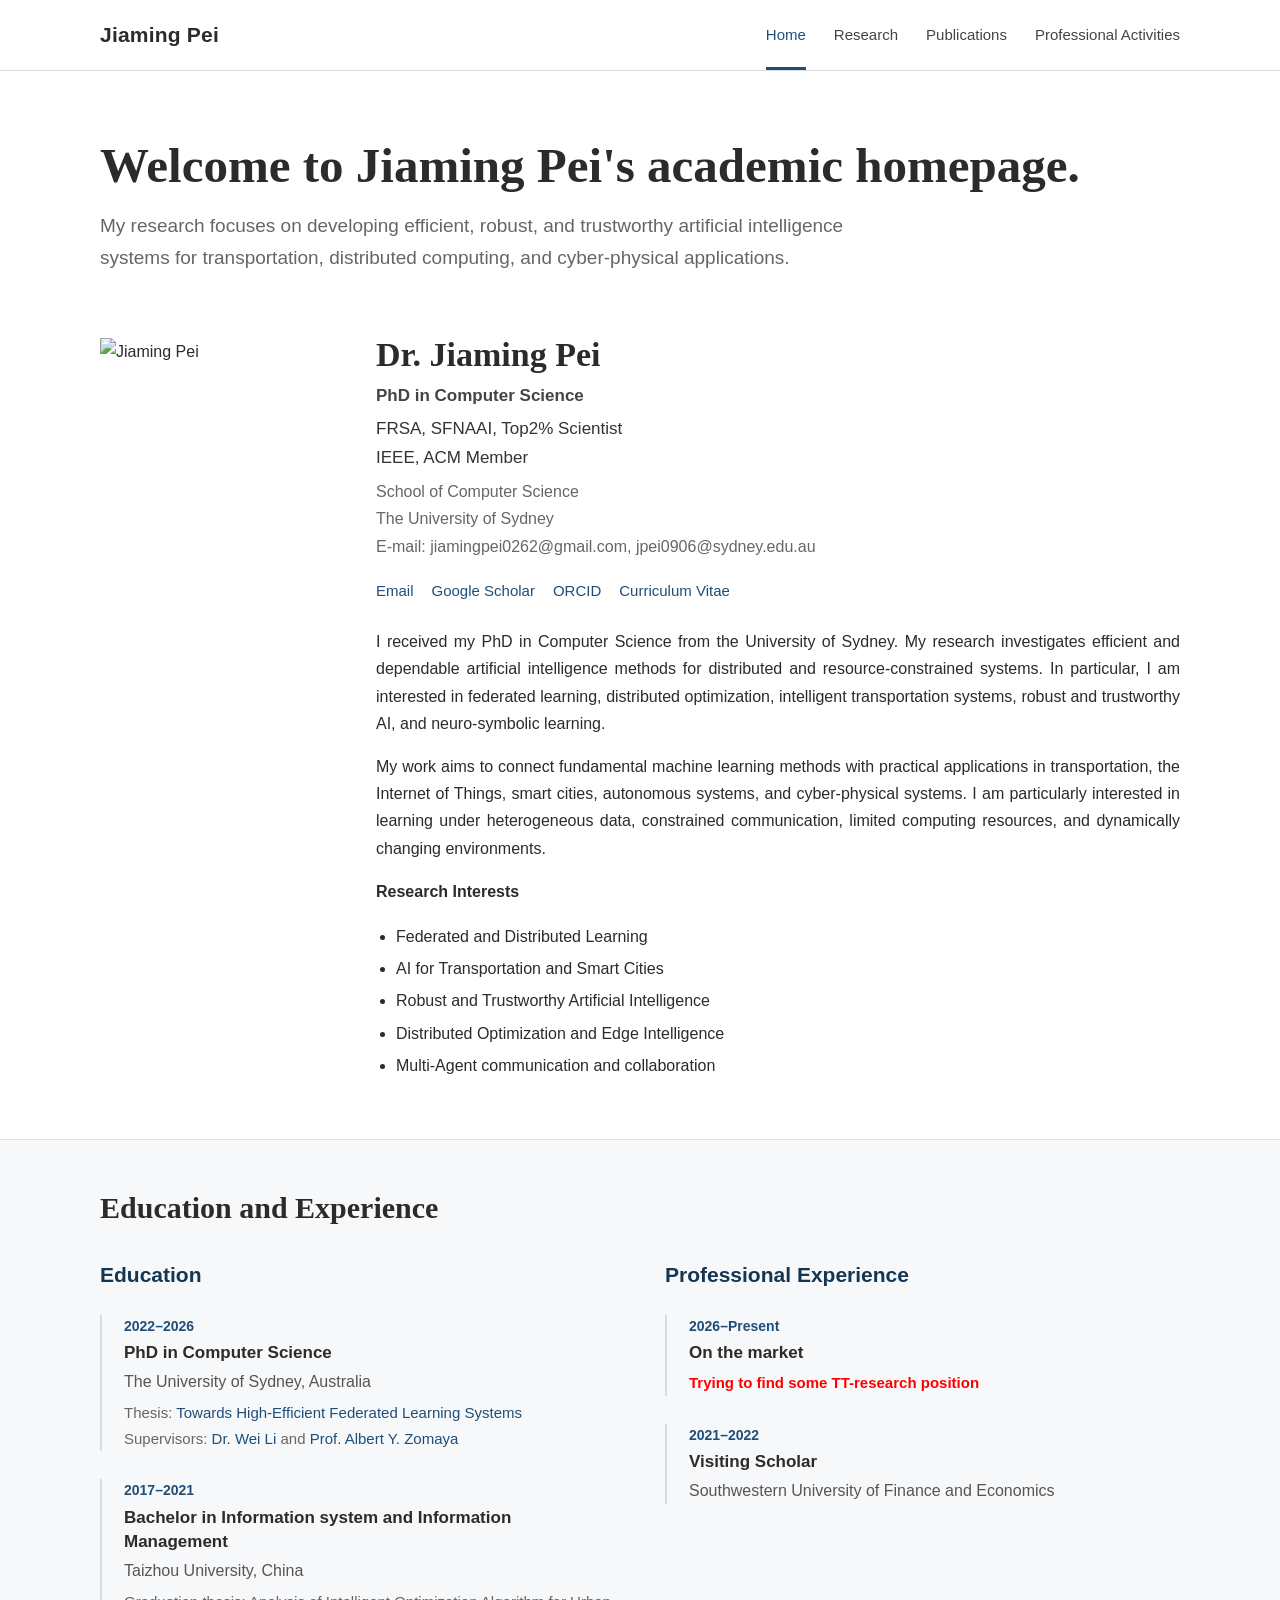
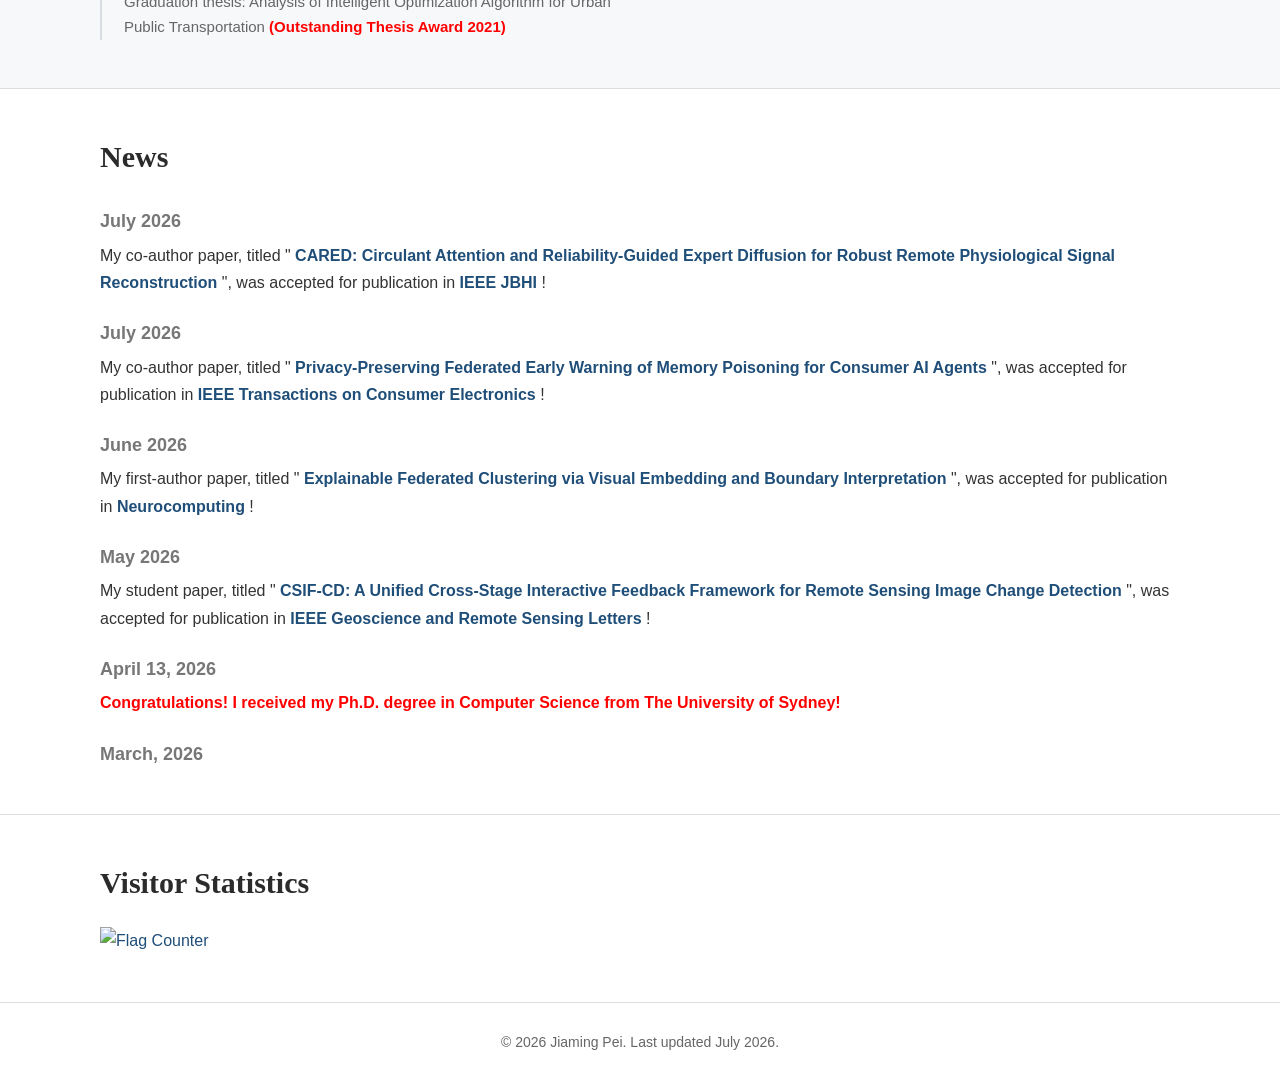
==== index.html @ 7615ad6e "Add files via upload" ====
<!DOCTYPE html>
<html lang="en">
<head>
  <meta charset="UTF-8">
  <meta name="viewport" content="width=device-width, initial-scale=1.0">

  <title>Jiaming Pei | Academic Homepage</title>

  <meta
    name="description"
    content="Academic homepage of Jiaming Pei, PhD in Computer Science at The University of Sydney."
  >

  <style>
    /* =========================================================
       Global settings
       ========================================================= */

    :root {
      --primary-color: #1f4e79;
      --primary-dark: #153653;
      --text-color: #2b2b2b;
      --secondary-text: #666666;
      --light-text: #888888;
      --border-color: #dddddd;
      --light-background: #f7f8fa;
      --white: #ffffff;
      --max-width: 1080px;
    }

    * {
      box-sizing: border-box;
    }

    html {
      scroll-behavior: smooth;
    }

    body {
      margin: 0;
      background: var(--white);
      color: var(--text-color);
      font-family:
        -apple-system,
        BlinkMacSystemFont,
        "Segoe UI",
        Arial,
        Helvetica,
        sans-serif;
      font-size: 16px;
      line-height: 1.7;
    }

    a {
      color: var(--primary-color);
      text-decoration: none;
    }

    a:hover {
      text-decoration: underline;
    }

    img {
      max-width: 100%;
      display: block;
    }

    .container {
      width: min(var(--max-width), calc(100% - 40px));
      margin: 0 auto;
    }




    /* =========================================================
       Navigation
       ========================================================= */

    .site-header {
      border-bottom: 1px solid var(--border-color);
      background: rgba(255, 255, 255, 0.97);
      position: sticky;
      top: 0;
      z-index: 1000;
    }

    .navbar {
      min-height: 68px;
      display: flex;
      align-items: center;
      justify-content: space-between;
      gap: 30px;
    }

    .site-name {
      color: var(--text-color);
      font-size: 21px;
      font-weight: 700;
      letter-spacing: 0.2px;
      white-space: nowrap;
    }

    .site-name:hover {
      color: var(--primary-color);
      text-decoration: none;
    }

    .nav-links {
      display: flex;
      align-items: center;
      gap: 28px;
    }

    .nav-links a {
      color: #444444;
      font-size: 15px;
      font-weight: 500;
      padding: 22px 0 19px;
      border-bottom: 3px solid transparent;
    }

    .nav-links a:hover {
      color: var(--primary-color);
      text-decoration: none;
    }

    .nav-links a.active {
      color: var(--primary-color);
      border-bottom-color: var(--primary-color);
    }

    .menu-button {
      display: none;
      border: 0;
      background: transparent;
      color: var(--text-color);
      font-size: 26px;
      cursor: pointer;
      padding: 8px;
    }

    /* =========================================================
       Welcome
       ========================================================= */

    .welcome {
      padding: 64px 0 36px;
    }

    .welcome h1 {
      margin: 0 0 14px;
      color: var(--text-color);
      font-family: Georgia, "Times New Roman", serif;
      font-size: clamp(34px, 5vw, 49px);
      font-weight: 600;
      line-height: 1.25;
    }

    .welcome p {
      max-width: 780px;
      margin: 0;
      color: var(--secondary-text);
      font-size: 19px;
    }

    /* =========================================================
       Profile
       ========================================================= */

    .profile-section {
      padding: 28px 0 55px;
    }

    .profile-layout {
      display: grid;
      grid-template-columns: 230px minmax(0, 1fr);
      gap: 46px;
      align-items: start;
    }

.profile-photo {

  width: 230px;

  aspect-ratio: 4 / 5;

  object-fit: cover;

  object-position: center;

  border-radius: 0;

}
.profile-photo img {

    width: 230px;

    height: 288px;

    object-fit: cover;

    object-position: center;

}


    .profile-content h2 {
      margin: -5px 0 4px;
      font-family: Georgia, "Times New Roman", serif;
      font-size: 34px;
      font-weight: 600;
      line-height: 1.3;
    }

    .profile-title {
      margin: 0 0 3px;
      color: #444444;
      font-size: 17px;
      font-weight: 600;
    }

    .profile-affiliation {
      margin: 0 0 18px;
      color: var(--secondary-text);
    }

    .contact-links {
      display: flex;
      flex-wrap: wrap;
      gap: 8px 18px;
      margin: 0 0 25px;
    }

    .contact-links a {
      font-size: 15px;
      font-weight: 500;
    }

    .biography {
      margin: 0 0 16px;
      text-align: justify;
    }

    .research-interests {
      margin: 18px 0 0;
      padding-left: 20px;
    }

    .research-interests li {
      margin-bottom: 5px;
    }

    /* =========================================================
       Sections
       ========================================================= */

    .section {
      padding: 48px 0;
      border-top: 1px solid var(--border-color);
    }

    .section.light {
      background: var(--light-background);
    }

    .section-header {
      margin-bottom: 30px;
    }

    .section-title {
      margin: 0 0 8px;
      font-family: Georgia, "Times New Roman", serif;
      font-size: 30px;
      font-weight: 600;
      line-height: 1.3;
    }

    .section-description {
      margin: 0;
      color: var(--secondary-text);
    }

    /* =========================================================
       Education and employment
       ========================================================= */

    .experience-grid {
      display: grid;
      grid-template-columns: 1fr 1fr;
      gap: 50px;
    }

    .experience-column h3 {
      margin: 0 0 22px;
      color: var(--primary-dark);
      font-size: 21px;
    }

    .timeline-item {
      position: relative;
      margin-bottom: 28px;
      padding-left: 22px;
      border-left: 2px solid #d6dce2;
    }

    .timeline-item:last-child {
      margin-bottom: 0;
    }

    .timeline-date {
      margin-bottom: 3px;
      color: var(--primary-color);
      font-size: 14px;
      font-weight: 700;
    }

    .timeline-item h4 {
      margin: 0 0 3px;
      font-size: 17px;
      font-weight: 650;
      line-height: 1.4;
    }

    .timeline-organization {
      margin: 0 0 5px;
      color: #555555;
    }

    .timeline-detail {
      margin: 0;
      color: var(--secondary-text);
      font-size: 15px;
    }

    /* =========================================================
       News
       ========================================================= */

/* =========================
   News Section
========================= */

.news-list {

    max-height: 560px;

    overflow-y: auto;

    margin: 0;

   padding-left: 0;
    list-style: none;

}



/* News item spacing */

.news-item {

    margin-bottom: 22px;

    line-height: 1.7;

}



/* Date */

.news-date {

    font-size: 18px;

    color: #777;

    font-weight: 600;

    margin-bottom: 5px;

}



/* Content */

.news-content {

    font-size: 16px;

    color: #333;

    margin: 0;

    line-height: 1.7;

}



/* Links */

.news-content a {

    color: #1f4e79;

    text-decoration: none;

    font-weight: 700;

}



.news-content a:hover {

    text-decoration: underline;

}



/* =========================
   Scroll bar
========================= */


/* Chrome / Edge / Safari */

.news-list::-webkit-scrollbar {

    width: 7px;

}


.news-list::-webkit-scrollbar-track {

    background: #f5f5f5;

}



.news-list::-webkit-scrollbar-thumb {

    background: #b5b5b5;

    border-radius: 5px;

}


.news-list::-webkit-scrollbar-thumb:hover {

    background: #888;

}



/* =========================
   Important News Highlight
========================= */


.news-important {

    color: red;

    font-weight: bold;

}
    /* =========================================================
       Recruitment
       ========================================================= */

    .recruitment-box {
      padding: 30px 34px;
      border-left: 4px solid var(--primary-color);
      background: var(--light-background);
    }

    .recruitment-box h3 {
      margin: 0 0 12px;
      color: var(--primary-dark);
      font-size: 22px;
    }

    .recruitment-box p {
      margin: 0 0 13px;
    }

    .recruitment-box p:last-child {
      margin-bottom: 0;
    }
	.profile-membership {
    color: #333;
    font-size: 17px;
    line-height: 1.7;
    margin-top: 5px;
    margin-bottom: 5px;
}
    /* =========================================================
       Footer
       ========================================================= */

    .site-footer {
      padding: 28px 0;
      border-top: 1px solid var(--border-color);
      color: var(--secondary-text);
      font-size: 14px;
      text-align: center;
    }

.visitor-counter {

    margin-top: 25px;

}


.visitor-counter img {

    width: 300px;

}


    /* =========================================================
       Responsive design
       ========================================================= */

    @media (max-width: 820px) {
      .navbar {
        min-height: 62px;
        flex-wrap: wrap;
      }

      .menu-button {
        display: block;
      }

      .nav-links {
        display: none;
        width: 100%;
        flex-direction: column;
        align-items: flex-start;
        gap: 0;
        padding-bottom: 15px;
      }

      .nav-links.open {
        display: flex;
      }

      .nav-links a {
        width: 100%;
        padding: 10px 0;
        border-bottom: 0;
      }

      .nav-links a.active {
        font-weight: 700;
      }

      .profile-layout {
        grid-template-columns: 180px minmax(0, 1fr);
        gap: 30px;
      }

      .profile-photo,
      .photo-placeholder {
        width: 180px;
      }

      .experience-grid {
        grid-template-columns: 1fr;
        gap: 45px;
      }
    }

    @media (max-width: 620px) {
      .container {
        width: min(100% - 28px, var(--max-width));
      }

      .welcome {
        padding-top: 42px;
      }

      .profile-layout {
        grid-template-columns: 1fr;
      }

      .profile-photo,
      .photo-placeholder {
        width: 200px;
      }

      .profile-content h2 {
        margin-top: 0;
      }

      .biography {
        text-align: left;
      }

      .news-item {
        grid-template-columns: 1fr;
        gap: 2px;
      }

      .recruitment-box {
        padding: 24px;
      }
    }
  </style>
</head>




<body>

  <!-- =======================================================
       Navigation
       ======================================================= -->

  <header class="site-header">
    <div class="container">
      <nav class="navbar" aria-label="Main navigation">

        <a class="site-name" href="index.html">Jiaming Pei</a>

        <button
          class="menu-button"
          id="menuButton"
          type="button"
          aria-label="Open navigation menu"
          aria-expanded="false"
        >
          ☰
        </button>

        <div class="nav-links" id="navLinks">
          <a class="active" href="index.html">Home</a>
          <a href="research.html">Research</a>
          <a href="publications.html">Publications</a>
          <a href="activities.html">Professional Activities</a>
        </div>

      </nav>
    </div>
  </header>








  <main>

    <!-- =====================================================
         Welcome
         ===================================================== -->

    <section class="welcome">
      <div class="container">
        <h1>Welcome to Jiaming Pei's academic homepage.</h1>

        <p>
          My research focuses on developing efficient, robust, and trustworthy
          artificial intelligence systems for transportation, distributed
          computing, and cyber-physical applications.
        </p>
      </div>
    </section>

    <!-- =====================================================
         Personal information and biography
         ===================================================== -->

    <section class="profile-section">
      <div class="container">
        <div class="profile-layout">

          <div class="profile-photo">
            <img src="image/jiaming.png"
       alt="Jiaming Pei">
          </div>

          <div class="profile-content">
            <h2>Dr. Jiaming Pei</h2>

            <p class="profile-title">
              PhD in Computer Science
            </p>
	
	<p class="profile-membership">
	FRSA, SFNAAI, Top2% Scientist <br>
	IEEE, ACM Member
	</p>
            <p class="profile-affiliation">
              School of Computer Science<br>
              The University of Sydney <br>
		E-mail: jiamingpei0262@gmail.com, jpei0906@sydney.edu.au
            </p>

	


            <div class="contact-links">
              <a href="mailto:jiamingpei0262@gmail.com">Email</a>

              <a
                href="https://scholar.google.com/citations?user=1Tdbr5AAAAAJ"
                target="_blank"
                rel="noopener noreferrer"
              >
                Google Scholar
              </a>

              <!-- Replace # with your actual links -->
              <a href="https://orcid.org/0000-0003-2774-0511" target="_blank" rel="noopener noreferrer">
                ORCID
              </a>

              

              <a href="Jiaming-PEI.pdf" target="_blank">
                Curriculum Vitae
              </a>
            </div>

            <p class="biography">
              I received my PhD in Computer Science from the University of
              Sydney. My research investigates efficient and dependable
              artificial intelligence methods for distributed and
              resource-constrained systems. In particular, I am interested in
              federated learning, distributed optimization, intelligent
              transportation systems, robust and trustworthy AI, and
              neuro-symbolic learning.
            </p>

            <p class="biography">
              My work aims to connect fundamental machine learning methods with
              practical applications in transportation, the Internet of
              Things, smart cities, autonomous systems, and cyber-physical
              systems. I am particularly interested in learning under
              heterogeneous data, constrained communication, limited computing
              resources, and dynamically changing environments.
            </p>

            <strong>Research Interests</strong>

            <ul class="research-interests">
              <li>Federated and Distributed Learning</li>
              <li>AI for Transportation and Smart Cities</li>
              <li>Robust and Trustworthy Artificial Intelligence</li>
              <li>Distributed Optimization and Edge Intelligence</li>
              <li>Multi-Agent communication and collaboration</li>
            </ul>
          </div>

        </div>
      </div>
    </section>

    <!-- =====================================================
         Education and employment
         ===================================================== -->

    <section class="section light">
      <div class="container">

        <div class="section-header">
          <h2 class="section-title">Education and Experience</h2>

        </div>

        <div class="experience-grid">

          <div class="experience-column">
            <h3>Education</h3>

            <article class="timeline-item">
              <div class="timeline-date">2022–2026</div>

              <h4>PhD in Computer Science</h4>

              <p class="timeline-organization">
                The University of Sydney, Australia
              </p>

              <p class="timeline-detail">
                Thesis: 
		<a href="https://hdl.handle.net/2123/35063" target="_blank">
		Towards High-Efficient Federated Learning Systems </a>
              </p>

              <p class="timeline-detail">
                Supervisors: <a href="https://profiles.sydney.edu.au/weiwilson.li" target="_blank"> Dr. Wei Li </a> and   <a href=" https://profiles.sydney.edu.au/albert.zomaya" target="_blank"> Prof. Albert Y. Zomaya</a>
              </p>
            </article>

            
            <article class="timeline-item">
              <div class="timeline-date">2017–2021</div>

              <h4>Bachelor in Information system and Information Management</h4>

              <p class="timeline-organization">
                Taizhou University, China
              </p>

              <p class="timeline-detail">
                Graduation thesis: Analysis of Intelligent
                Optimization Algorithm for Urban Public Transportation <span style="color:red;font-weight:bold;">(Outstanding Thesis Award 2021) </span>
              </p>
            </article>
          </div>

          <div class="experience-column">
            <h3>Professional Experience</h3>

            <!-- Replace or remove entries according to your actual CV -->

            <article class="timeline-item">
              <div class="timeline-date">2026–Present</div>

              <h4>On the market</h4>

              <p class="timeline-organization">
                
              </p>

              <p class="timeline-detail">
                <span style="color:red;font-weight:bold;">Trying to find some TT-research position</span>

              </p>
            </article>

            <article class="timeline-item">
              <div class="timeline-date">2021–2022</div>

              <h4>Visiting Scholar</h4>

              <p class="timeline-organization">
                Southwestern University of Finance and Economics
              </p>

              <p class="timeline-detail">
                
              </p>
            </article>

            </div>

        </div>
      </div>
    </section>

    <!-- =====================================================
         News
         ===================================================== -->

   
<section class="section">

  <div class="container">

    <div class="section-header">
      <h2 class="section-title">News</h2>
    </div>


    <ul class="news-list">


      <li class="news-item">

        <div class="news-date">
          July 2026
        </div>

        <p class="news-content">

          My co-author paper, titled
          "<a href="#"
             target="_blank"
             rel="noopener">
             CARED: Circulant Attention and Reliability-Guided Expert Diffusion for Robust Remote Physiological Signal Reconstruction
          </a>",
          was accepted for publication in

          <a href="https://ieeexplore.ieee.org/xpl/RecentIssue.jsp?punumber=6221020"
             target="_blank"
             rel="noopener">
             IEEE JBHI
          </a>!

        </p>

      </li>


      <li class="news-item">

        <div class="news-date">
          July 2026
        </div>


        <p class="news-content">

          My co-author paper, titled
          "<a href="https://doi.org/10.1109/TCE.2026.3712443"
             target="_blank"
             rel="noopener">
             Privacy-Preserving Federated Early Warning of Memory Poisoning for Consumer AI Agents
          </a>",
          was accepted for publication in

          <a href="https://ieeexplore.ieee.org/xpl/RecentIssue.jsp?punumber=30"
             target="_blank"
             rel="noopener">
             IEEE Transactions on Consumer Electronics
          </a>!

        </p>

      </li>





      <li class="news-item">

        <div class="news-date">
          June 2026
        </div>


        <p class="news-content">

          My first-author paper, titled
          "<a href="https://doi.org/10.1016/j.neucom.2026.134236"
             target="_blank"
             rel="noopener">
             Explainable Federated Clustering via Visual Embedding and Boundary Interpretation
          </a>",
          was accepted for publication in

          <a href="https://www.sciencedirect.com/journal/neurocomputing"
             target="_blank"
             rel="noopener">
             Neurocomputing
          </a>!

        </p>

      </li>





      <li class="news-item">

        <div class="news-date">
          May 2026
        </div>


        <p class="news-content">

          My student paper, titled
          "<a href="https://ieeexplore.ieee.org/abstract/document/11535419"
             target="_blank"
             rel="noopener">
             CSIF-CD: A Unified Cross-Stage Interactive Feedback Framework for Remote Sensing Image Change Detection
          </a>",
          was accepted for publication in

          <a href="https://ieeexplore.ieee.org/xpl/RecentIssue.jsp?punumber=8859"
             target="_blank"
             rel="noopener">
             IEEE Geoscience and Remote Sensing Letters
          </a>!

        </p>

      </li>



      <li class="news-item">
        <div class="news-date">
          April 13, 2026
        </div>
        <p class="news-content">
          <span style="color:red; font-weight:bold;">
            Congratulations! I received my Ph.D. degree in Computer Science from The University of Sydney!
          </span>
        </p>

      </li>

      <li class="news-item">
        <div class="news-date">
          March, 2026
        </div>
        <p class="news-content">
                 My first-author paper, titled
          "<a href="10.1109/TCE.2026.3676046"
             target="_blank"
             rel="noopener">
             A Multi-Stage Neuro-Symbolic Framework for Trustworthy Agentic Intelligence in ICE Systems
          </a>",
          was accepted for publication in

          <a href="https://ieeexplore.ieee.org/xpl/RecentIssue.jsp?punumber=30"
             target="_blank"
             rel="noopener">
             IEEE Transactions on Consumer Electronics 
          </a>!
        </p>
      </li>

      <li class="news-item">
        <div class="news-date">
          March, 2026
        </div>
        <p class="news-content">
                 My first-author paper, titled
          "<a href="10.1109/JSAS.2026.3680380"
             target="_blank"
             rel="noopener">
             Generative AI-Native Edge Sensors: Collaborative Data Reconstruction via Lightweight Federated Learning
          </a>",
          was accepted for publication in
          <a href="https://ieeexplore.ieee.org/xpl/RecentIssue.jsp?punumber=10057477"
             target="_blank"
             rel="noopener">
               IEEE Journal of Selected Areas in Sensors </a>!
        </p>
      </li>


      <li class="news-item">
        <div class="news-date">
          March, 2026
        </div>
        <p class="news-content">
                 My first-author paper, titled
          "<a href="10.1109/TICPS.2026.3678219"
             target="_blank"
             rel="noopener">
             Resource Allocation Using Reinforcement Learning in Industrial Cyber-Physical Systems
          </a>",
          was accepted for publication in

          <a href="https://ieeexplore.ieee.org/xpl/RecentIssue.jsp?punumber=9984155"
             target="_blank"
             rel="noopener">
              IEEE Transactions on Industrial Cyber-Physical Systems</a>!
        </p>
      </li>

      <li class="news-item">
        <div class="news-date">
          March, 2026
        </div>
        <p class="news-content">
                 My first-author paper, titled
          "<a href="10.1109/JIOT.2026.3670827"
             target="_blank"
             rel="noopener">
             Adaptive Federated Learning for Future IoV-Oriented IoT End-to-End Network Planning
          </a>",
          was accepted for publication in

          <a href="https://ieeexplore.ieee.org/xpl/RecentIssue.jsp?punumber=6488907"
             target="_blank"
             rel="noopener">
               IEEE Internet of Things Journal 
          </a>!
        </p>
      </li>


    </ul>

  </div>

</section>




    <!-- =====================================================
         Recruitment
         ===================================================== -->
<!--
    <section class="section">
      <div class="container">

        <div class="section-header">
          <h2 class="section-title">Prospective Students</h2>
        </div>

        <div class="recruitment-box">
          <h3>Research Opportunities</h3>

          <p>
            I welcome motivated students and collaborators who are interested
            in federated learning, distributed artificial intelligence,
            intelligent transportation systems, trustworthy AI, edge
            intelligence, and neuro-symbolic learning.
          </p>

          <p>
            Prospective students should have a solid background in computer
            science, artificial intelligence, mathematics, optimization, or a
            related discipline. Experience with Python, PyTorch, scientific
            writing, and machine learning experiments is desirable.
          </p>

          <p>
            When contacting me, please include your curriculum vitae, academic
            transcripts, research interests, representative publications or
            projects, and a brief explanation of how your interests connect
            with my research.
          </p>

          <p>
            Please send enquiries to
            <a href="mailto:jpei0906@uni.sydney.edu.au">
              jpei0906@uni.sydney.edu.au
            </a>.
          </p>
        </div>

      </div>
    </section>
-->





<section class="section">

<div class="container">

<h2 class="section-title">
Visitor Statistics
</h2>


<div class="visitor-counter">


<a href="https://info.flagcounter.com/yKol"
target="_blank">

<img src="https://s05.flagcounter.com/map/yKol/size_s/txt_000000/border_CCCCCC/pageviews_1/viewers_0/flags_0/"
alt="Flag Counter">

</a>


</div>


</div>

</section>

</section>

  </main>

  <!-- =======================================================
       Footer
       ======================================================= -->

  <footer class="site-footer">
    <div class="container">
      © <span id="currentYear"></span> Jiaming Pei.
      Last updated July 2026.
    </div>
  </footer>

  <script>
    /*
      Mobile navigation
    */

    const menuButton = document.getElementById("menuButton");
    const navLinks = document.getElementById("navLinks");

    menuButton.addEventListener("click", function () {
      const isOpen = navLinks.classList.toggle("open");

      menuButton.setAttribute("aria-expanded", String(isOpen));
      menuButton.textContent = isOpen ? "×" : "☰";
    });

    /*
      Automatically update the copyright year
    */

    document.getElementById("currentYear").textContent =
      new Date().getFullYear();
  </script>

</body>
</html>
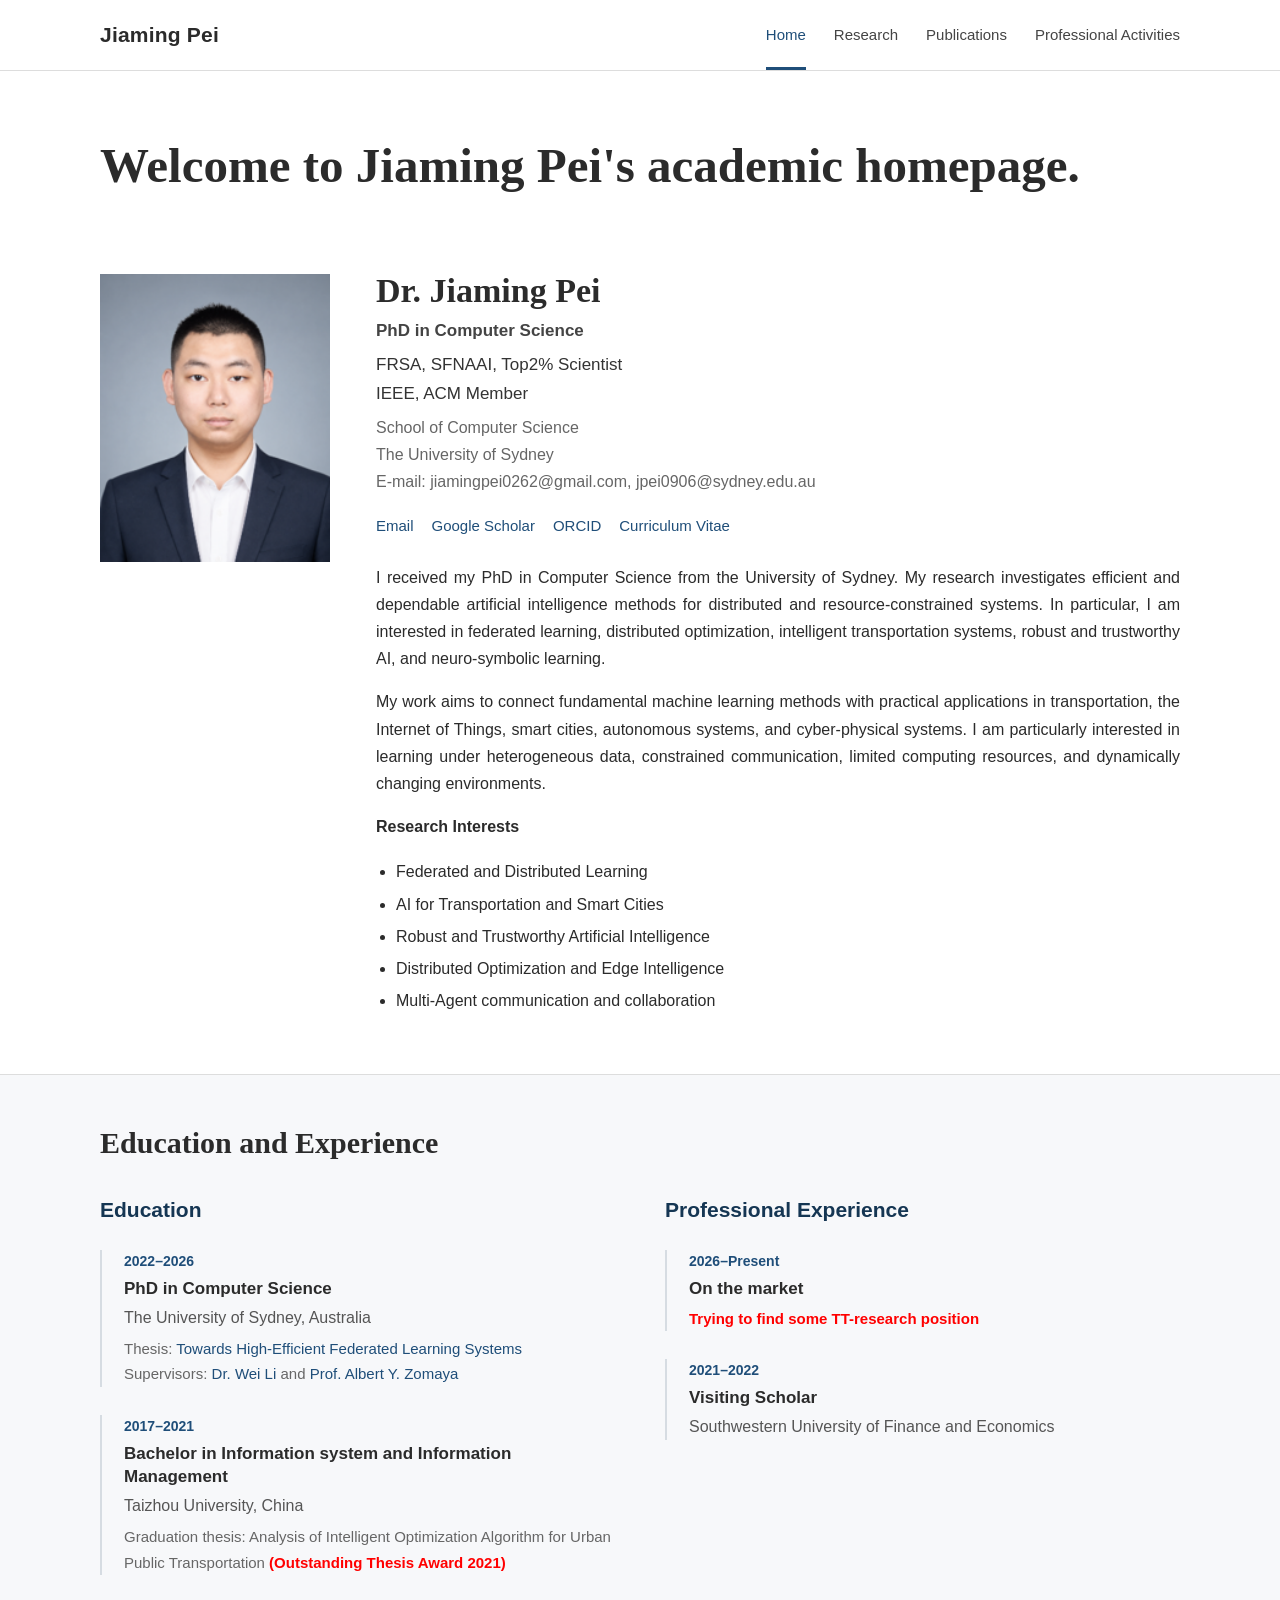
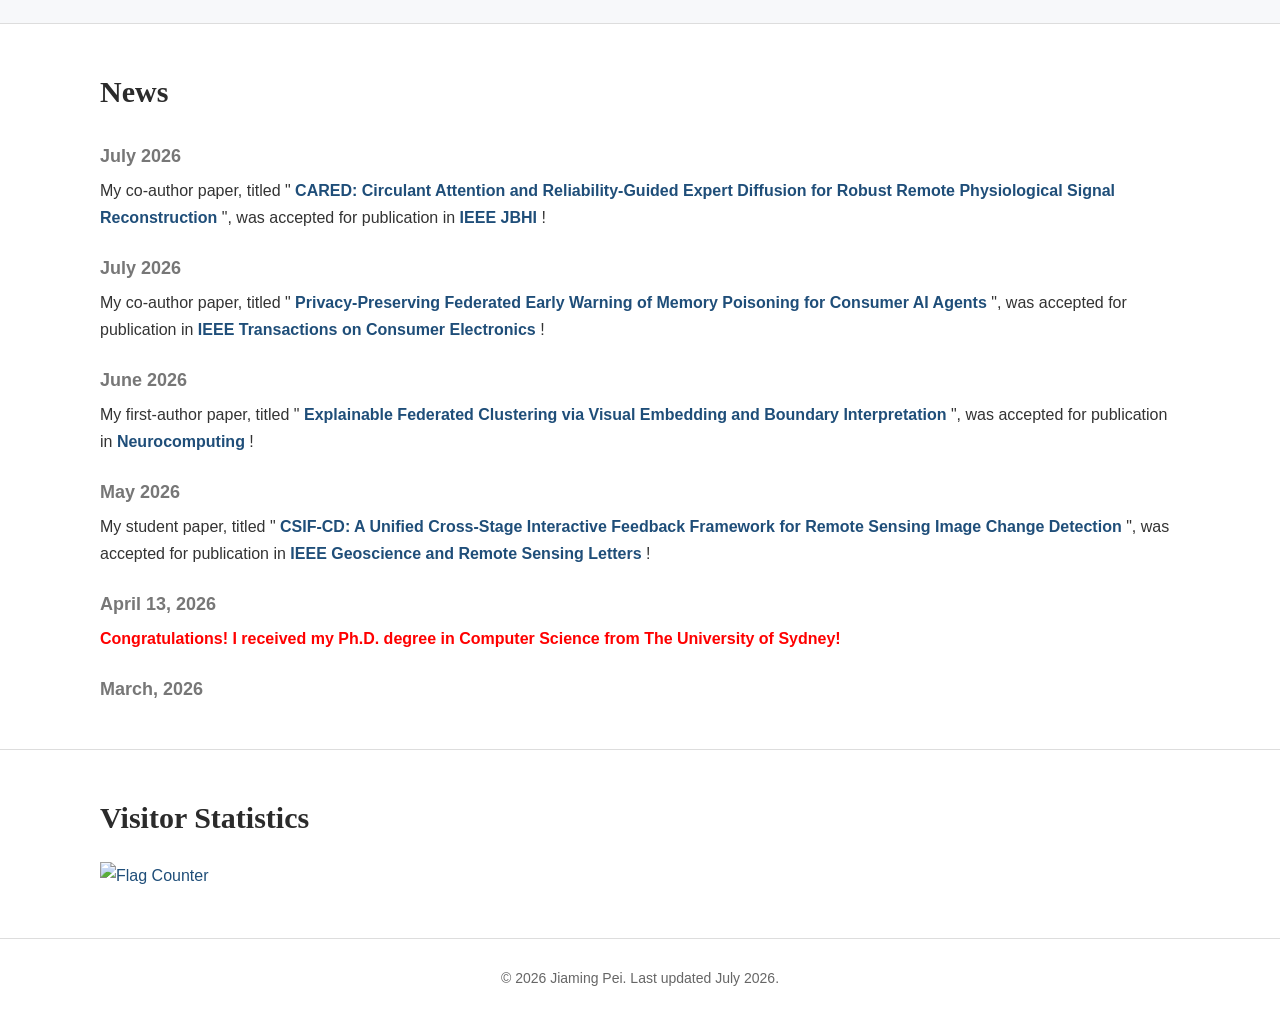
==== commit 07f18f69: "Update index.html" ====
--- a/index.html
+++ b/index.html
@@ -8,7 +8,7 @@
 
   <meta
     name="description"
-    content="Academic homepage of Jiaming Pei, PhD in Computer Science at The University of Sydney."
+    content="Academic homepage of Jiaming Pei"
   >
 
   <style>
@@ -672,12 +672,6 @@
     <section class="welcome">
       <div class="container">
         <h1>Welcome to Jiaming Pei's academic homepage.</h1>
-
-        <p>
-          My research focuses on developing efficient, robust, and trustworthy
-          artificial intelligence systems for transportation, distributed
-          computing, and cyber-physical applications.
-        </p>
       </div>
     </section>
 
@@ -1222,4 +1216,4 @@
   </script>
 
 </body>
-</html>+</html>
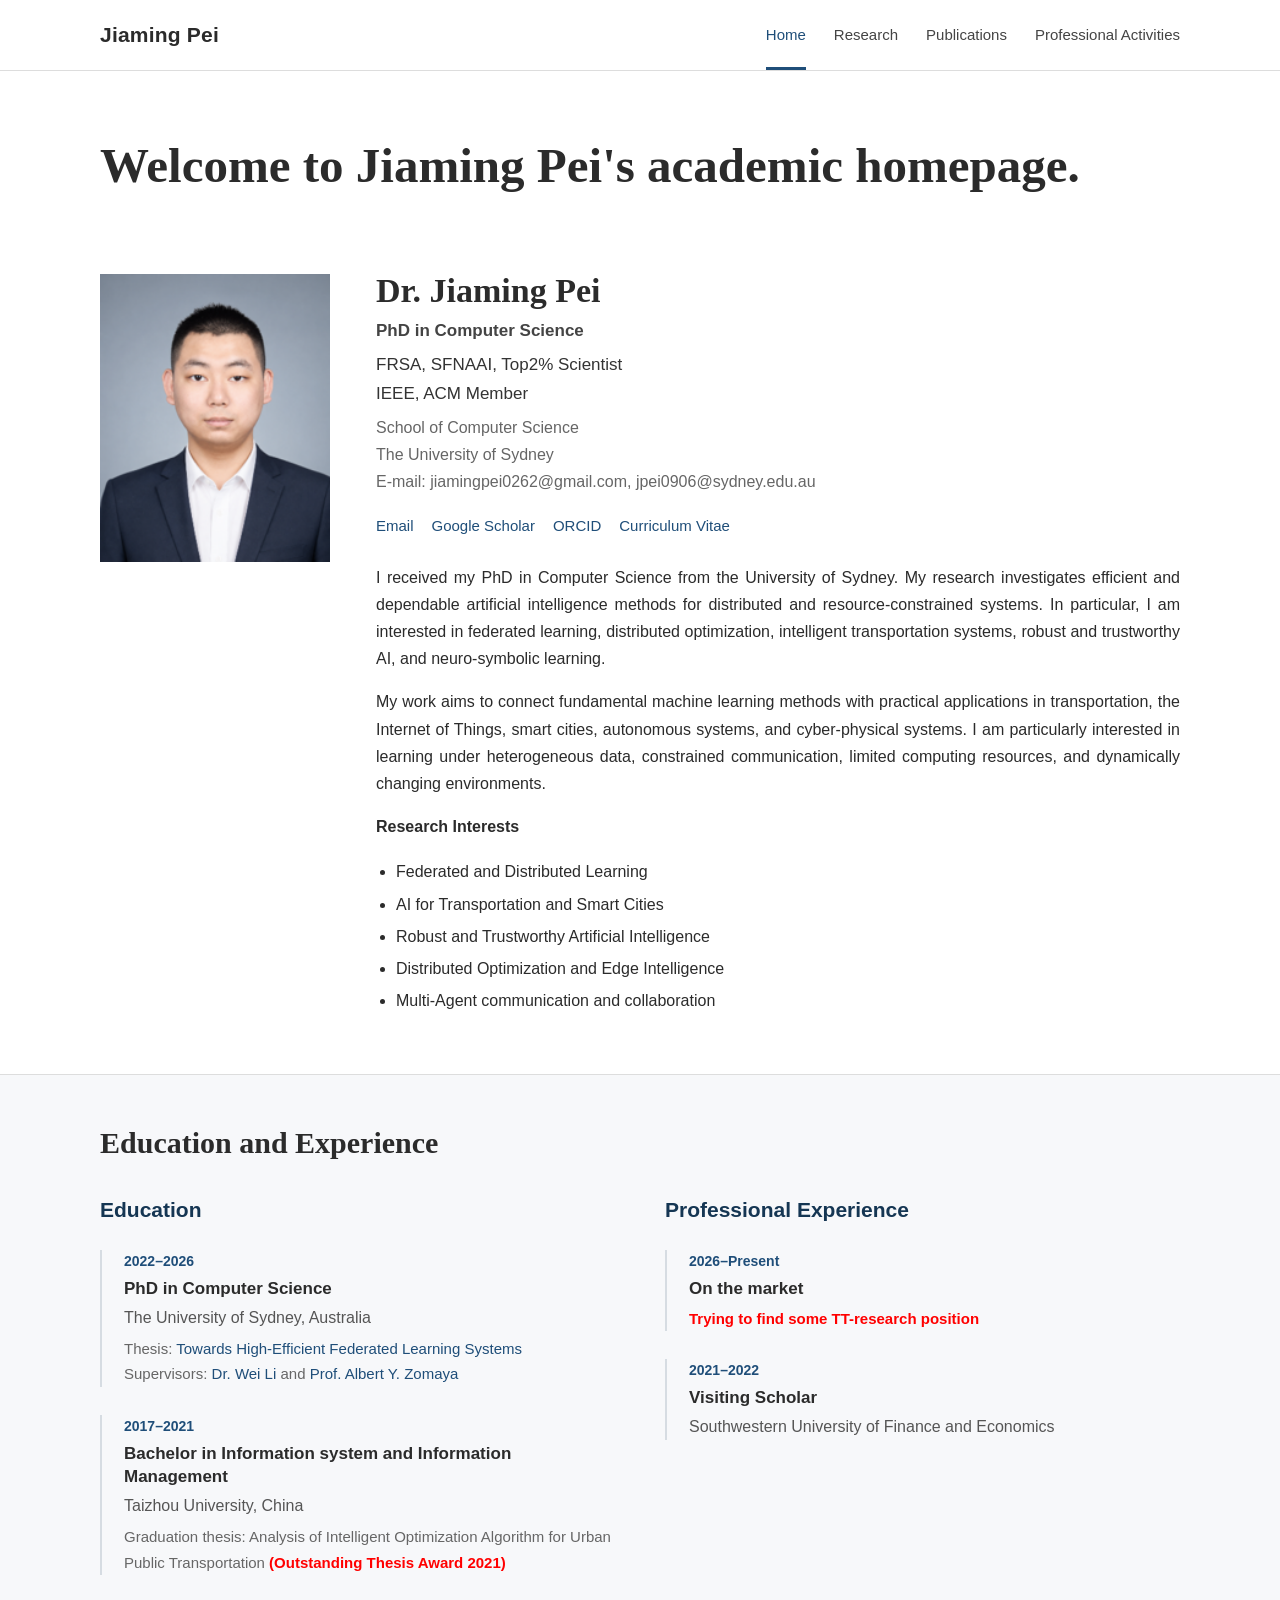
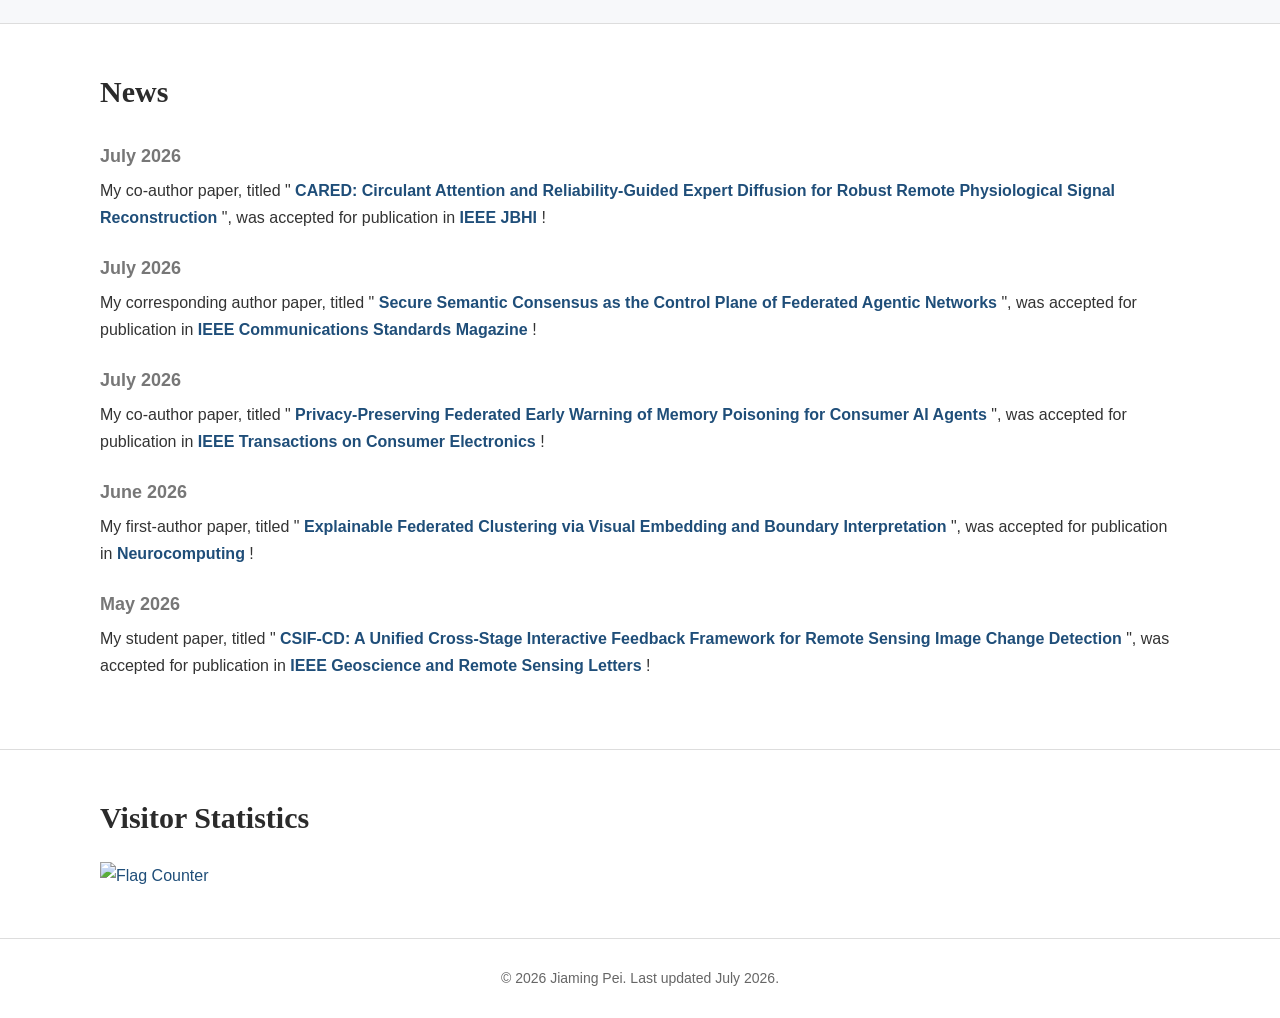
==== commit e84281af: "Update index.html" ====
--- a/index.html
+++ b/index.html
@@ -901,7 +901,31 @@
         </p>
 
       </li>
-
+	      <li class="news-item">
+
+        <div class="news-date">
+          July 2026
+        </div>
+
+        <p class="news-content">
+
+          My corresponding author paper, titled
+          "<a href="https://ieeexplore.ieee.org/document/11630606"
+             target="_blank"
+             rel="noopener">
+             Secure Semantic Consensus as the Control Plane of Federated Agentic Networks
+          </a>",
+          was accepted for publication in
+
+          <a href="https://ieeexplore.ieee.org/xpl/RecentIssue.jsp?punumber=7886829"
+             target="_blank"
+             rel="noopener">
+              IEEE Communications Standards Magazine
+          </a>!
+
+        </p>
+
+      </li>
 
       <li class="news-item">
 
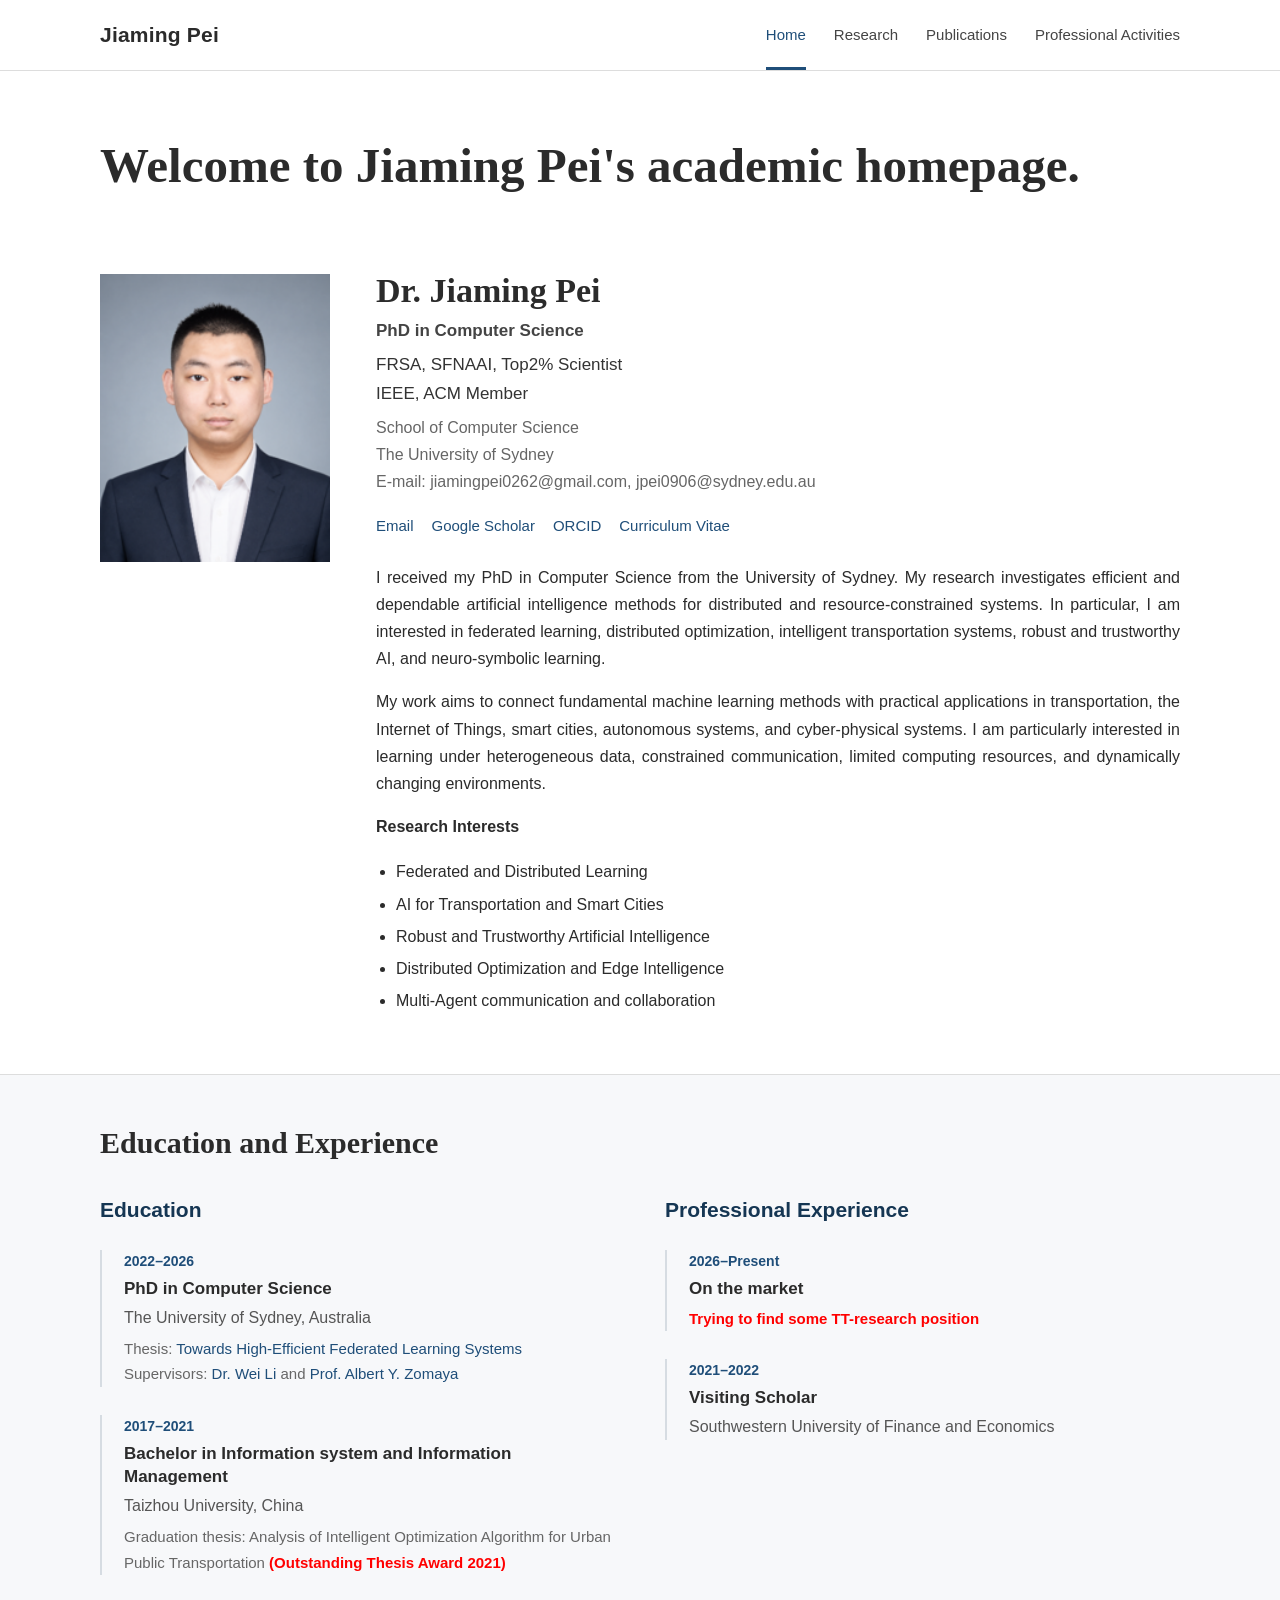
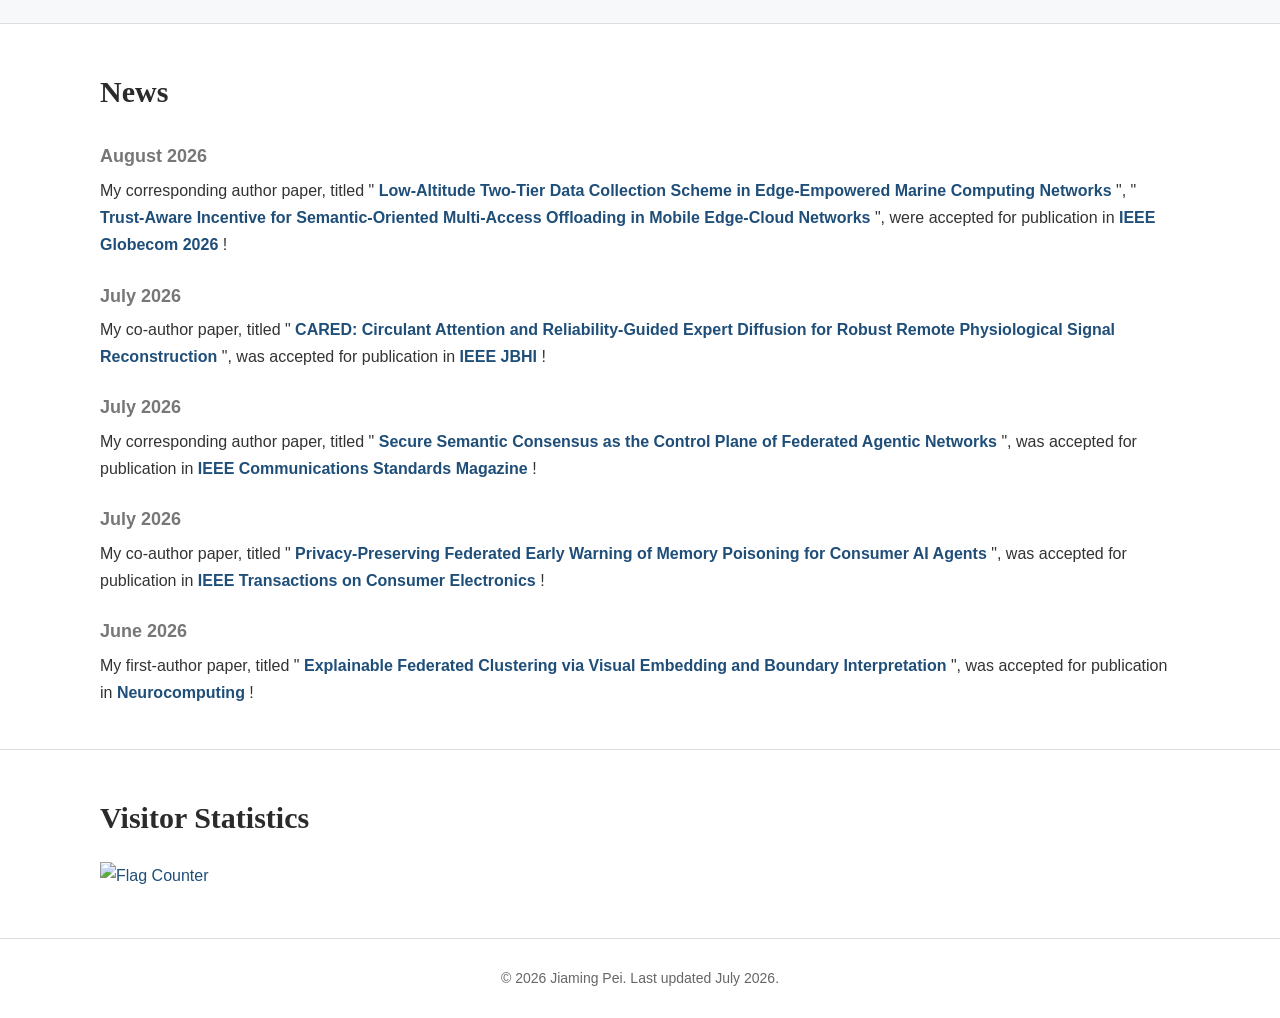
==== commit 06c480e7: "Update index.html" ====
--- a/index.html
+++ b/index.html
@@ -875,6 +875,37 @@
 
     <ul class="news-list">
 
+	<li class="news-item">
+
+        <div class="news-date">
+          August 2026
+        </div>
+
+        <p class="news-content">
+
+          My corresponding author paper, titled
+          "<a href="#"
+             target="_blank"
+             rel="noopener">
+             Low-Altitude Two-Tier Data Collection Scheme in Edge-Empowered Marine Computing Networks
+          </a>",   "<a href="#"
+             target="_blank"
+             rel="noopener">
+            Trust-Aware Incentive for Semantic-Oriented Multi-Access Offloading in Mobile Edge-Cloud Networks
+          </a>",
+          were accepted for publication in
+
+          <a href="https://ieeexplore.ieee.org/xpl/RecentIssue.jsp?punumber=6221020"
+             target="_blank"
+             rel="noopener">
+             IEEE Globecom 2026
+          </a>!
+
+        </p>
+
+      </li>
+
+
 
       <li class="news-item">
 
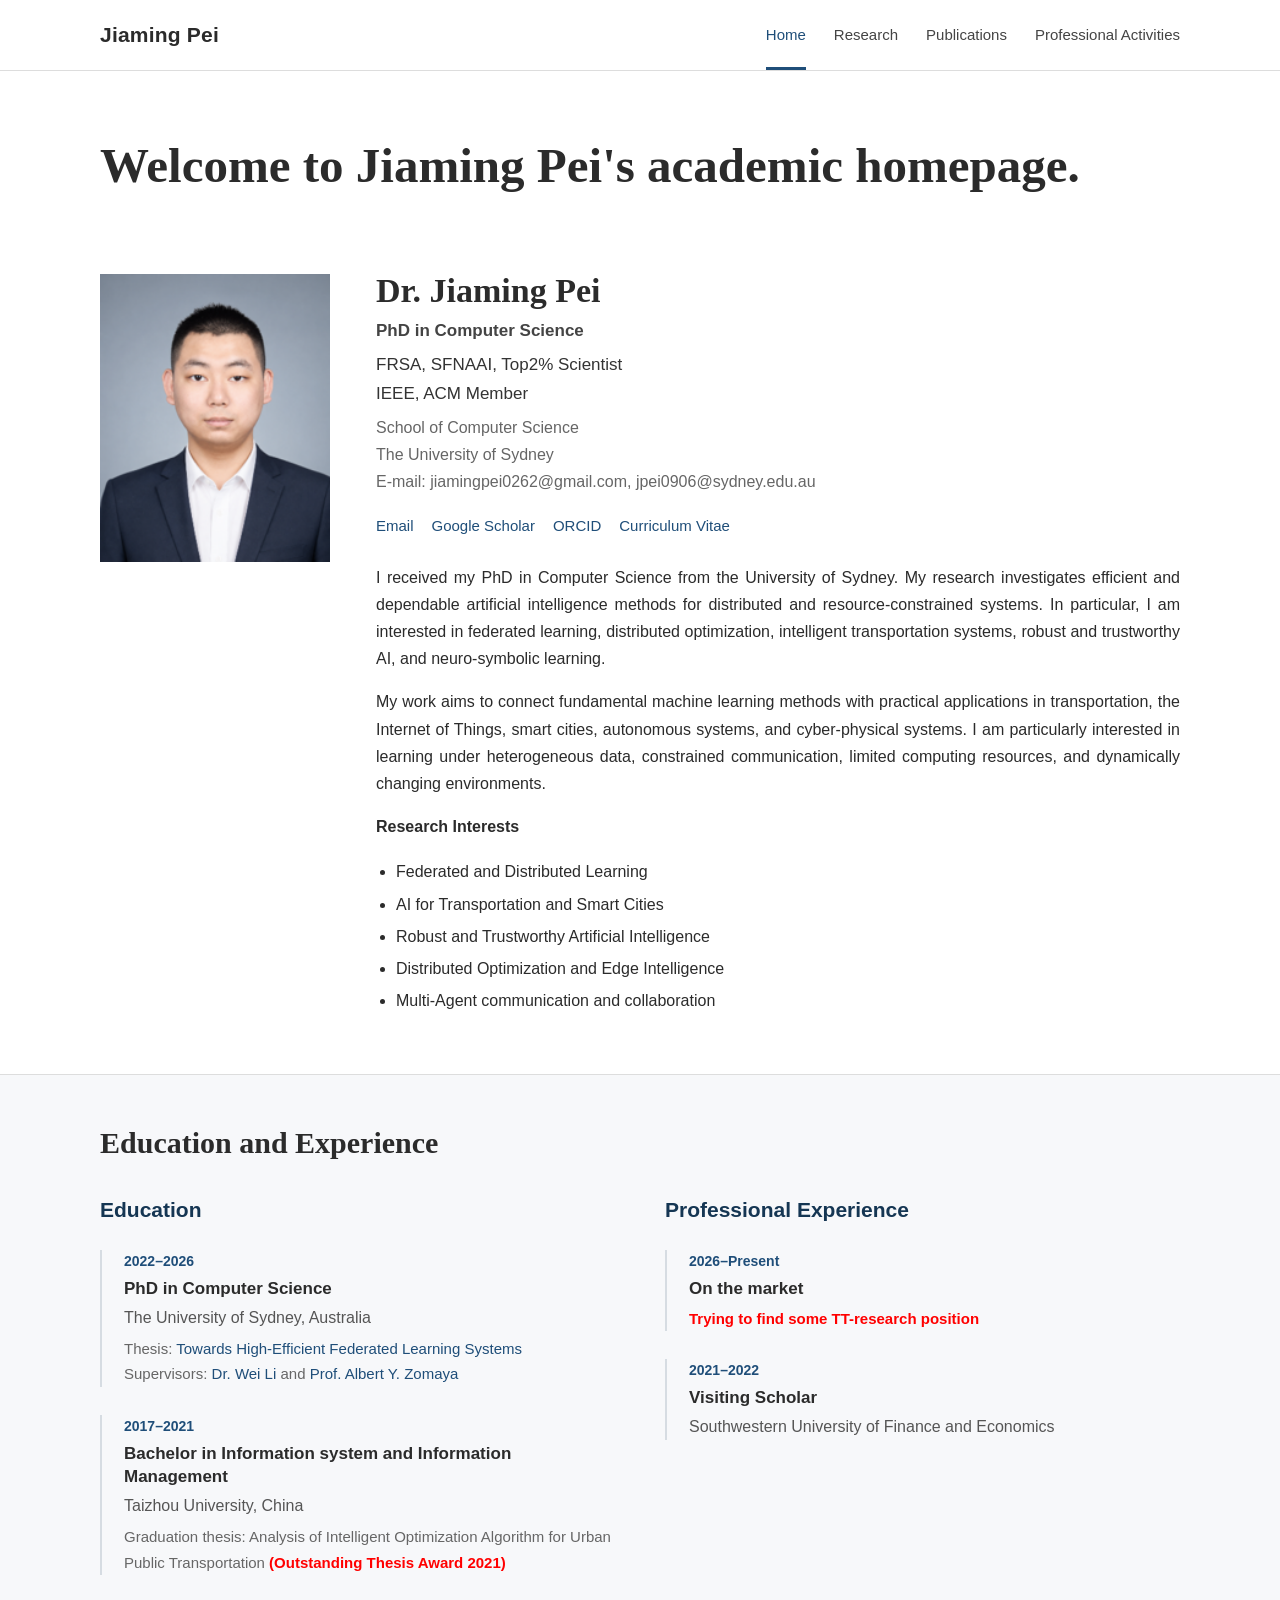
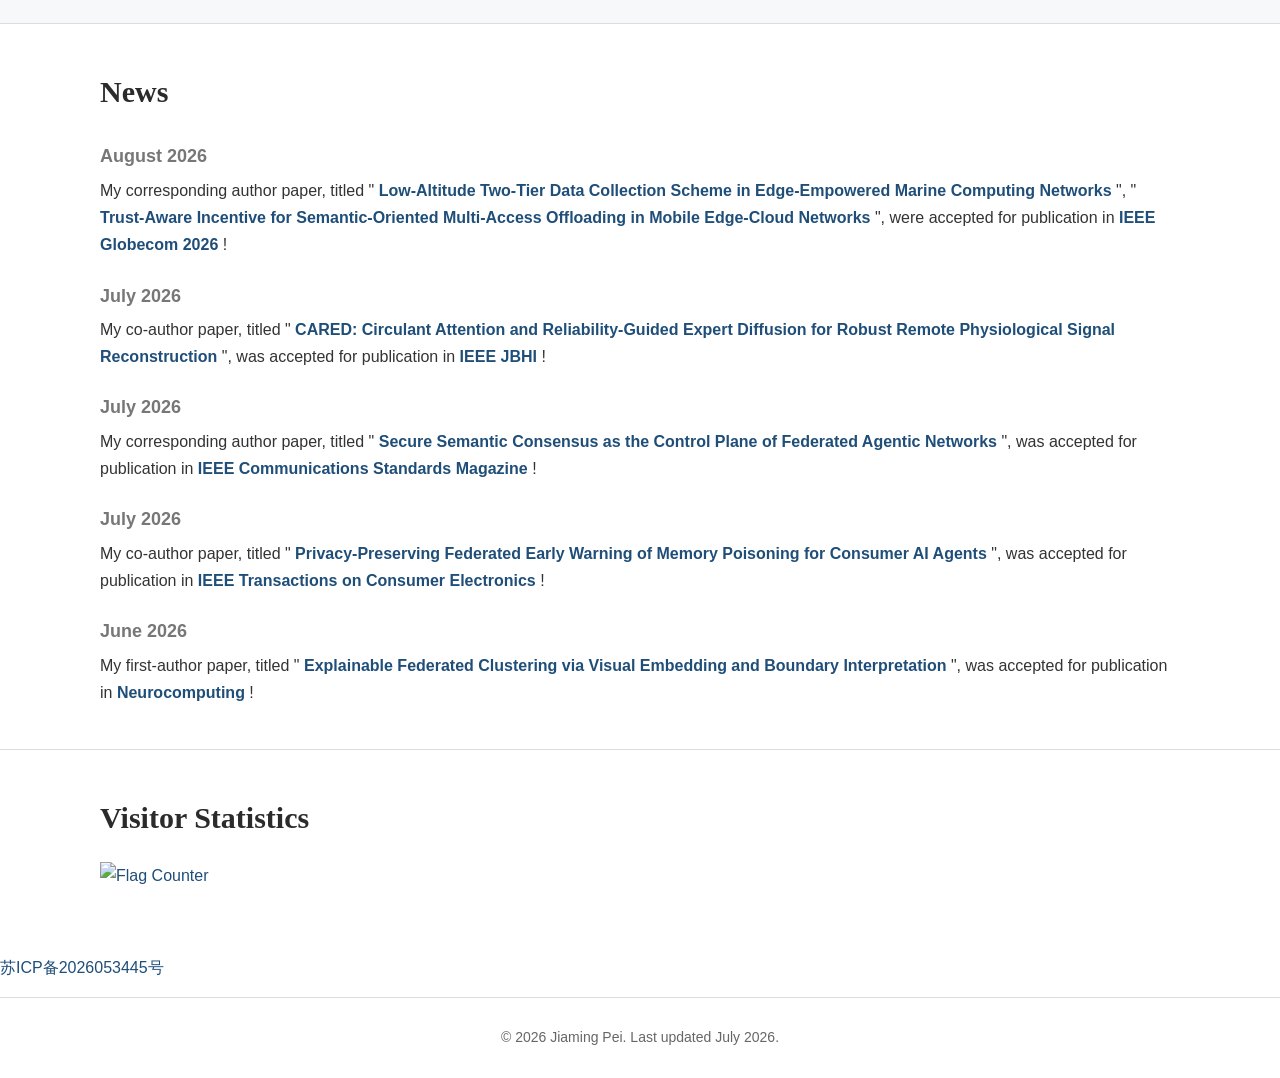
==== commit e8c2deea: "Update index.html" ====
--- a/index.html
+++ b/index.html
@@ -1233,7 +1233,7 @@
 </section>
 
 </section>
-
+<p><a href="https://beian.miit.gov.cn/" target="_blank">苏ICP备2026053445号</a></p>
   </main>
 
   <!-- =======================================================
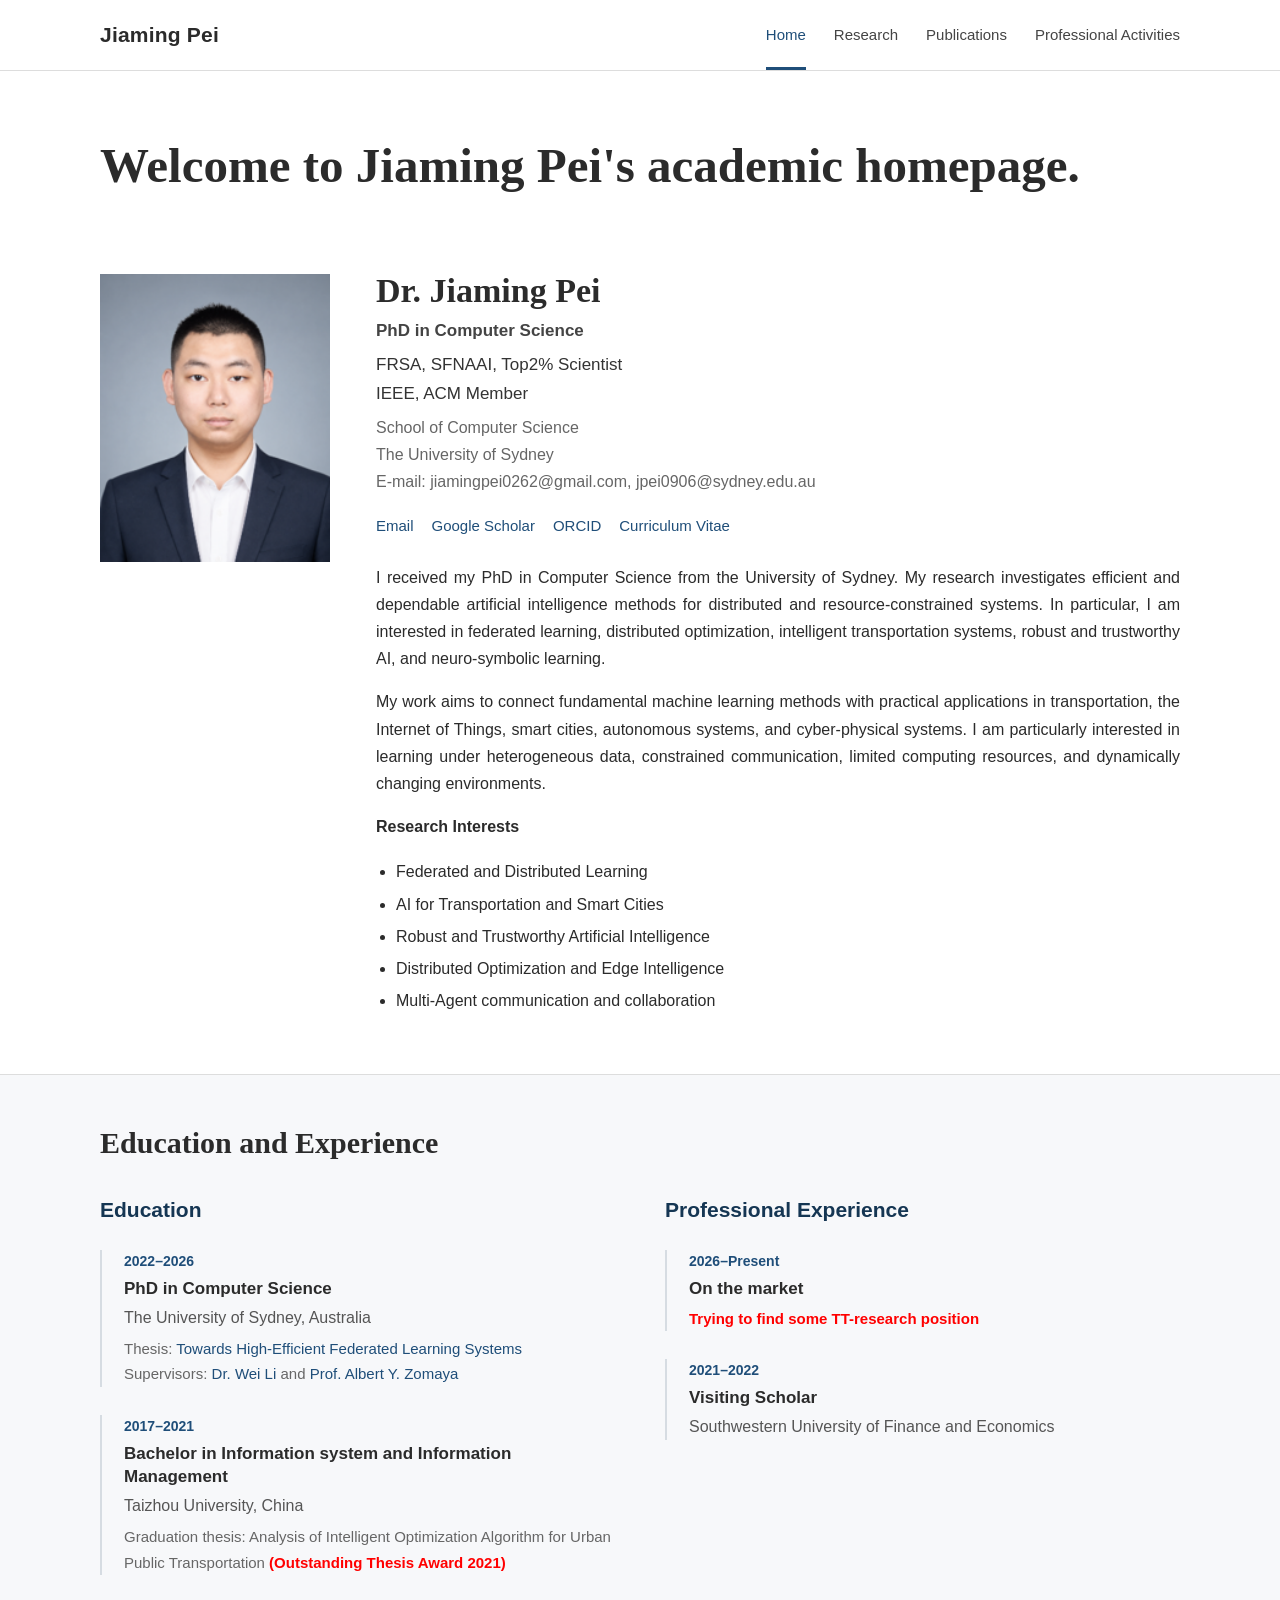
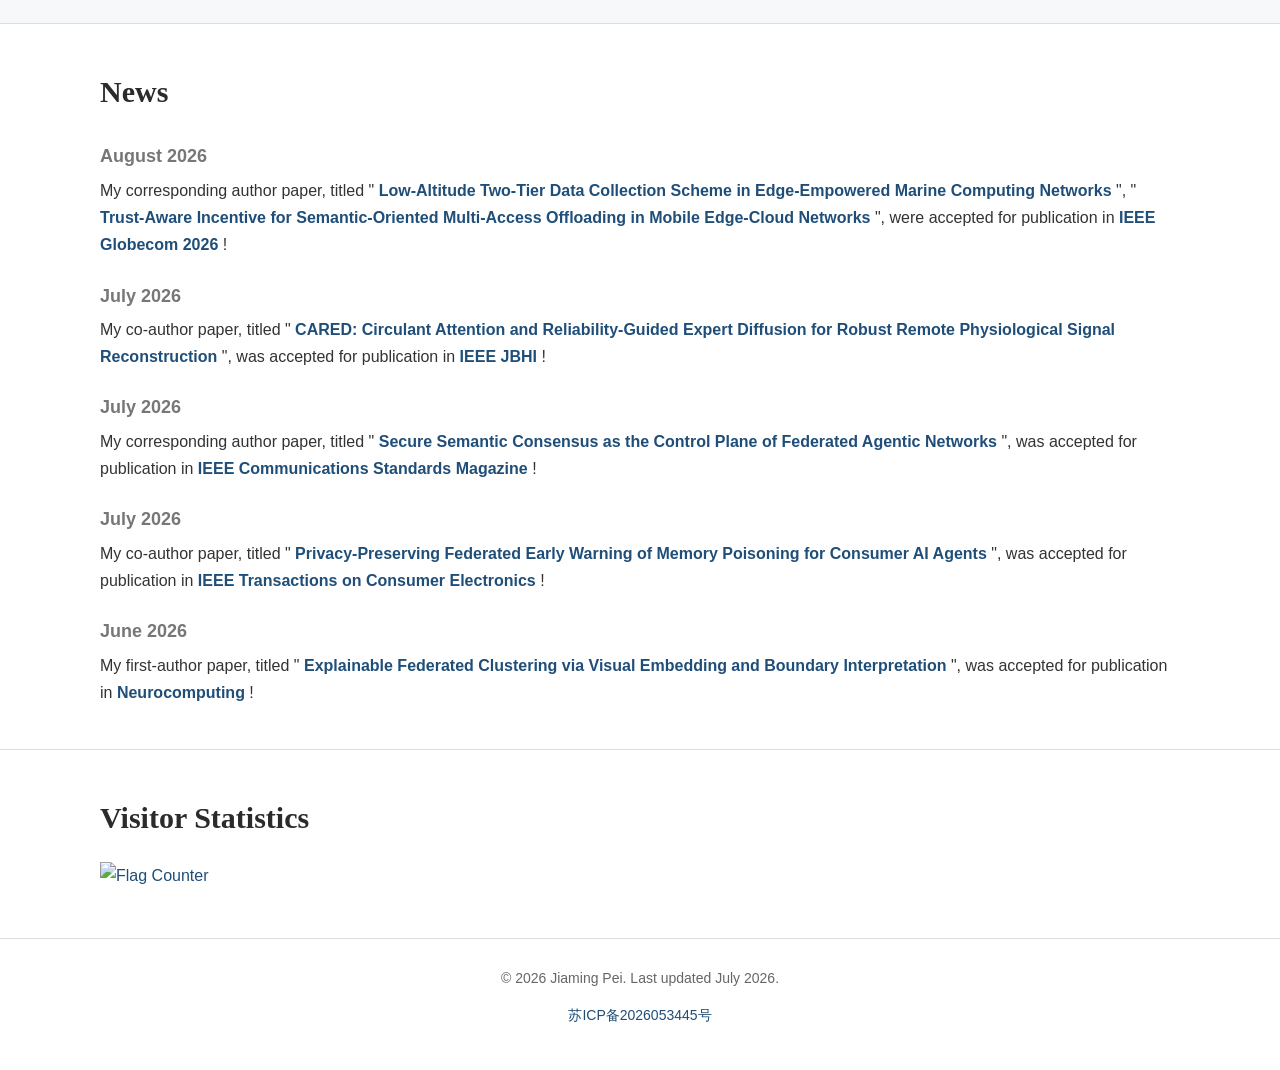
==== commit eed821b4: "Update index.html" ====
--- a/index.html
+++ b/index.html
@@ -1233,7 +1233,7 @@
 </section>
 
 </section>
-<p><a href="https://beian.miit.gov.cn/" target="_blank">苏ICP备2026053445号</a></p>
+
   </main>
 
   <!-- =======================================================
@@ -1244,6 +1244,7 @@
     <div class="container">
       © <span id="currentYear"></span> Jiaming Pei.
       Last updated July 2026.
+		<p><a href="https://beian.miit.gov.cn/" target="_blank">苏ICP备2026053445号</a></p>
     </div>
   </footer>
 
